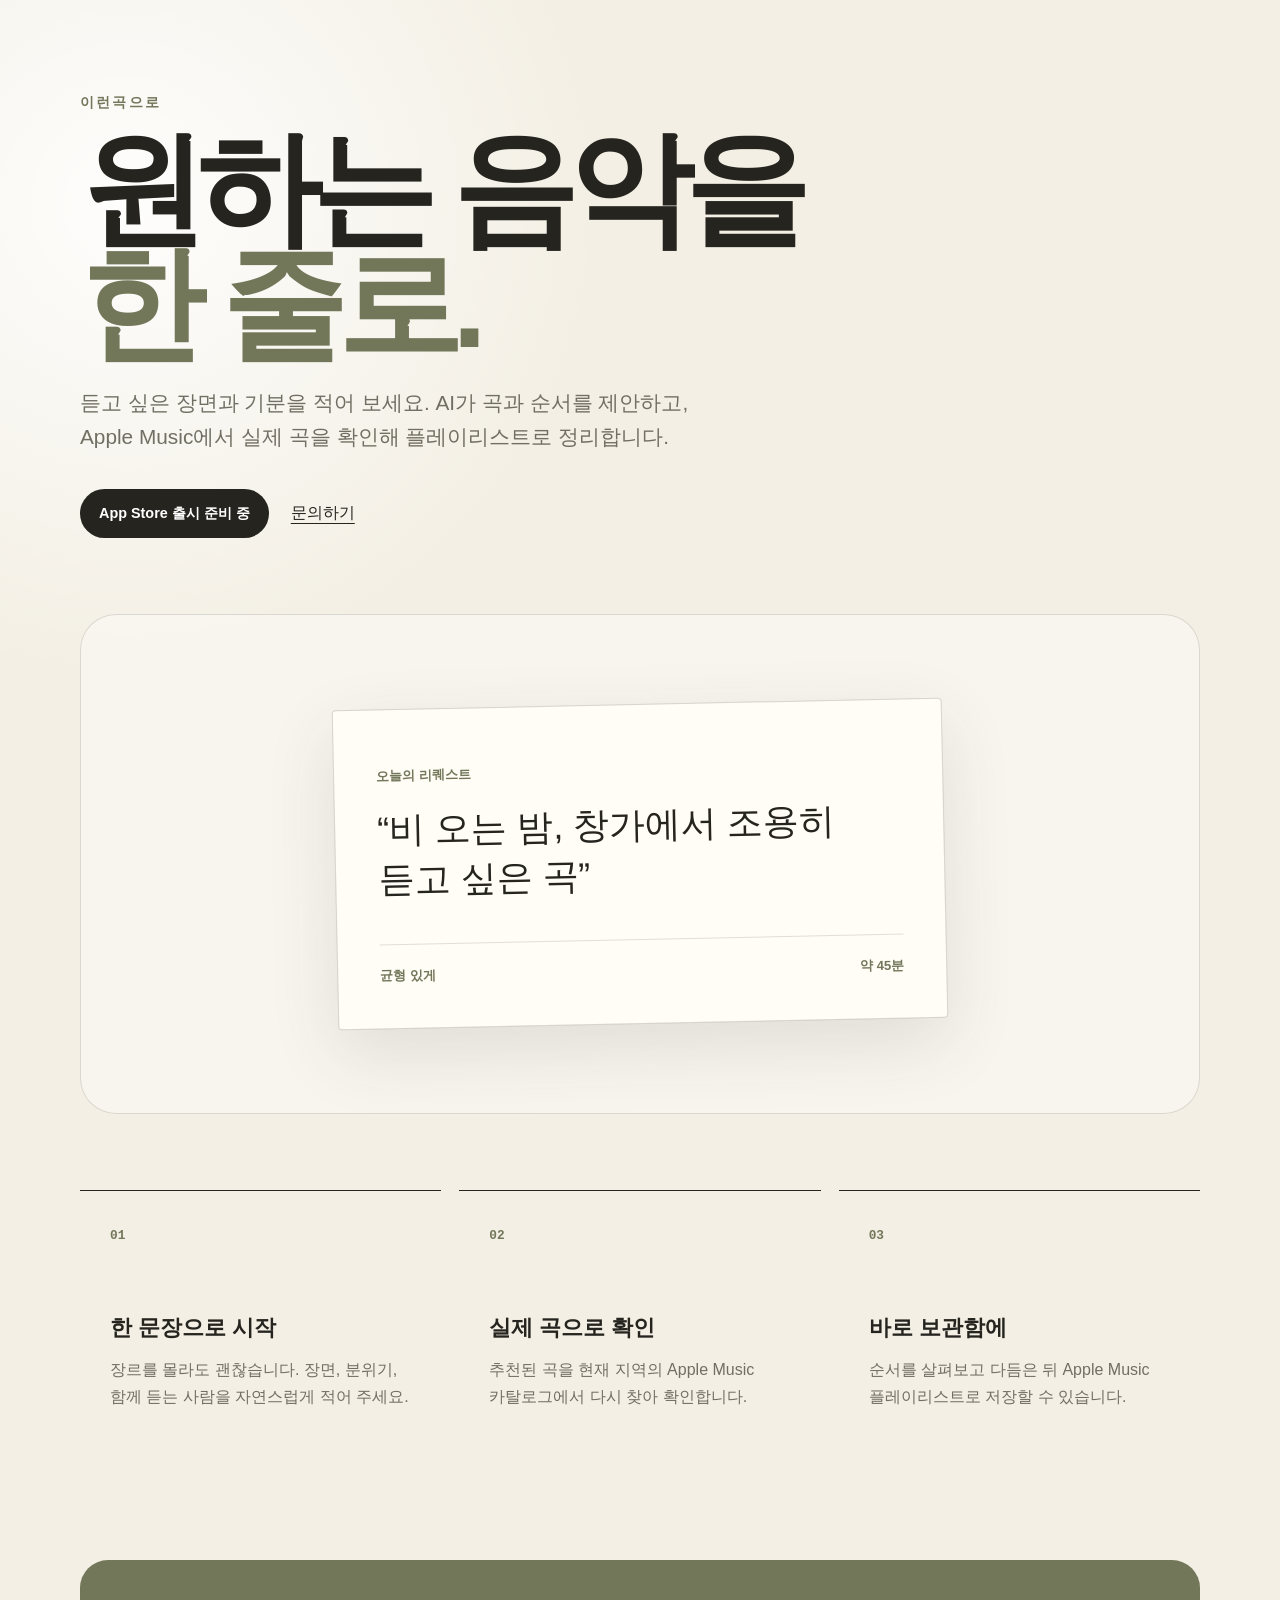
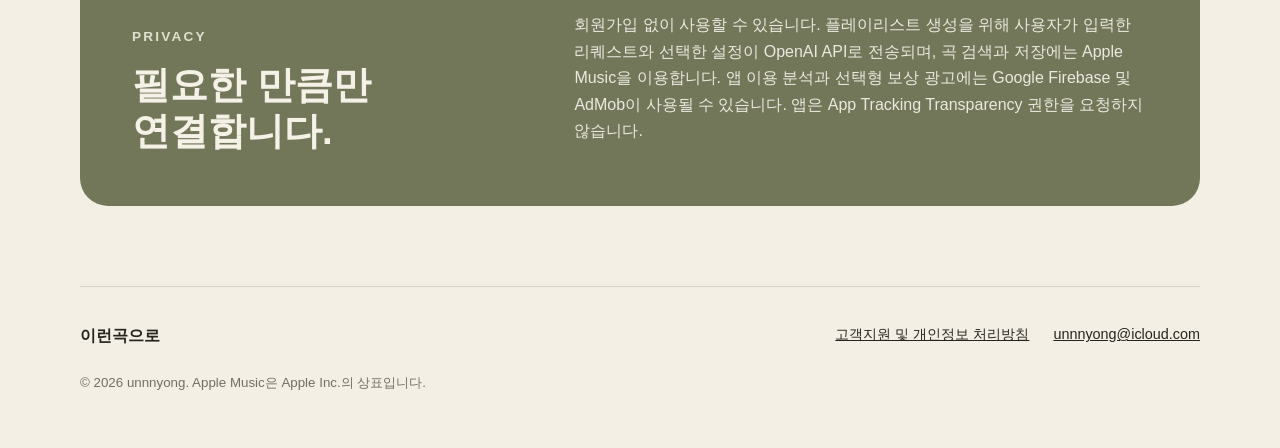
==== plist/index.html @ 35cea0b4 "Serve app site from plist subpath" ====
<!doctype html>
<html lang="ko">
<head>
  <meta charset="utf-8">
  <meta name="viewport" content="width=device-width, initial-scale=1">
  <meta name="description" content="원하는 음악을 한 줄로 적으면 Apple Music 플레이리스트로 만들어 주는 iPhone·iPad 앱, 이런곡으로">
  <meta name="theme-color" content="#f3efe4">
  <link rel="canonical" href="https://unnnyong.plist.io/plist/">
  <title>이런곡으로 — 한 줄로 만드는 플레이리스트</title>
  <link rel="stylesheet" href="styles.css">
</head>
<body>
  <main>
    <section class="hero" aria-labelledby="hero-title">
      <div class="eyebrow">이런곡으로</div>
      <h1 id="hero-title">원하는 음악을<br><span>한 줄로.</span></h1>
      <p class="lead">듣고 싶은 장면과 기분을 적어 보세요. AI가 곡과 순서를 제안하고, Apple Music에서 실제 곡을 확인해 플레이리스트로 정리합니다.</p>
      <div class="actions">
        <span class="store-button" aria-label="App Store 출시 준비 중">App Store 출시 준비 중</span>
        <a class="text-link" href="mailto:unnnyong@icloud.com">문의하기</a>
      </div>
    </section>

    <section class="note" aria-label="앱 사용 흐름">
      <div class="paper">
        <p class="label">오늘의 리퀘스트</p>
        <p class="request">“비 오는 밤, 창가에서 조용히 듣고 싶은 곡”</p>
        <div class="fold" aria-hidden="true"></div>
        <div class="meta">
          <span>균형 있게</span>
          <span>약 45분</span>
        </div>
      </div>
    </section>

    <section class="features" aria-label="주요 기능">
      <article>
        <span>01</span>
        <h2>한 문장으로 시작</h2>
        <p>장르를 몰라도 괜찮습니다. 장면, 분위기, 함께 듣는 사람을 자연스럽게 적어 주세요.</p>
      </article>
      <article>
        <span>02</span>
        <h2>실제 곡으로 확인</h2>
        <p>추천된 곡을 현재 지역의 Apple Music 카탈로그에서 다시 찾아 확인합니다.</p>
      </article>
      <article>
        <span>03</span>
        <h2>바로 보관함에</h2>
        <p>순서를 살펴보고 다듬은 뒤 Apple Music 플레이리스트로 저장할 수 있습니다.</p>
      </article>
    </section>

    <section class="privacy" aria-labelledby="privacy-title">
      <div>
        <p class="eyebrow">Privacy</p>
        <h2 id="privacy-title">필요한 만큼만 연결합니다.</h2>
      </div>
      <p>회원가입 없이 사용할 수 있습니다. 플레이리스트 생성을 위해 사용자가 입력한 리퀘스트와 선택한 설정이 OpenAI API로 전송되며, 곡 검색과 저장에는 Apple Music을 이용합니다. 앱 이용 분석과 선택형 보상 광고에는 Google Firebase 및 AdMob이 사용될 수 있습니다. 앱은 App Tracking Transparency 권한을 요청하지 않습니다.</p>
    </section>
  </main>

  <footer>
    <strong>이런곡으로</strong>
    <nav aria-label="하단 링크">
      <a href="/plist/privacy.html">고객지원 및 개인정보 처리방침</a>
      <a href="mailto:unnnyong@icloud.com">unnnyong@icloud.com</a>
    </nav>
    <small>© 2026 unnnyong. Apple Music은 Apple Inc.의 상표입니다.</small>
  </footer>
</body>
</html>
---- plist/styles.css ----
:root {
  color-scheme: light;
  --ink: #25241f;
  --muted: #716e63;
  --paper: #fffdf6;
  --warm: #f3efe4;
  --olive: #73775a;
  --line: rgba(37, 36, 31, 0.14);
}

* { box-sizing: border-box; }

html { scroll-behavior: smooth; }

body {
  margin: 0;
  color: var(--ink);
  background:
    radial-gradient(circle at 10% 10%, rgba(255,255,255,.9), transparent 30rem),
    var(--warm);
  font-family: -apple-system, BlinkMacSystemFont, "Apple SD Gothic Neo", "Noto Sans KR", sans-serif;
  line-height: 1.65;
}

a { color: inherit; }

main, footer {
  width: min(1120px, calc(100% - 40px));
  margin-inline: auto;
}

main { padding: 92px 0 80px; }

.hero { max-width: 760px; }

.eyebrow {
  color: var(--olive);
  font-size: .85rem;
  font-weight: 750;
  letter-spacing: .16em;
  text-transform: uppercase;
}

h1 {
  margin: 18px 0 24px;
  font-size: clamp(3.6rem, 10vw, 7.8rem);
  font-weight: 760;
  letter-spacing: -.075em;
  line-height: .92;
}

h1 span { color: var(--olive); }

.lead {
  max-width: 650px;
  margin: 0;
  color: var(--muted);
  font-size: clamp(1.08rem, 2vw, 1.3rem);
  word-break: keep-all;
}

.actions {
  display: flex;
  align-items: center;
  gap: 22px;
  margin-top: 34px;
}

.store-button {
  display: inline-block;
  padding: 13px 19px;
  border-radius: 999px;
  color: #fff;
  background: var(--ink);
  font-size: .9rem;
  font-weight: 700;
}

.text-link { text-underline-offset: 5px; }

.note {
  display: grid;
  place-items: center;
  min-height: 500px;
  margin: 76px 0;
  border: 1px solid var(--line);
  border-radius: 36px;
  background: rgba(255,255,255,.36);
  overflow: hidden;
}

.paper {
  width: min(610px, calc(100% - 44px));
  padding: 42px;
  border: 1px solid rgba(37,36,31,.18);
  border-radius: 4px;
  background: var(--paper);
  box-shadow: 0 24px 70px rgba(59,55,39,.12);
  transform: rotate(-1.2deg);
}

.label, .meta { color: var(--olive); font-size: .82rem; font-weight: 700; }
.request { margin: 18px 0 38px; font-size: clamp(1.45rem, 4vw, 2.25rem); line-height: 1.4; word-break: keep-all; }
.fold { height: 1px; background: var(--line); }
.meta { display: flex; justify-content: space-between; margin-top: 20px; }

.features {
  display: grid;
  grid-template-columns: repeat(3, 1fr);
  gap: 18px;
}

.features article {
  min-height: 270px;
  padding: 30px;
  border-top: 1px solid var(--ink);
}

.features article > span { color: var(--olive); font: 700 .8rem ui-monospace, monospace; }
.features h2 { margin: 62px 0 12px; font-size: 1.35rem; }
.features p { margin: 0; color: var(--muted); word-break: keep-all; }

.privacy {
  display: grid;
  grid-template-columns: .8fr 1.2fr;
  gap: 60px;
  margin-top: 100px;
  padding: 52px;
  border-radius: 28px;
  color: #f5f1e7;
  background: var(--olive);
}

.privacy .eyebrow { color: #dfe1cc; }
.privacy h2 { margin: 12px 0 0; font-size: clamp(1.9rem, 3vw, 2.8rem); line-height: 1.2; word-break: keep-all; }
.privacy > p { margin: 0; color: #ebe9df; word-break: keep-all; }

footer {
  display: grid;
  grid-template-columns: 1fr auto;
  gap: 22px;
  padding: 36px 0 54px;
  border-top: 1px solid var(--line);
}

footer nav { display: flex; gap: 24px; font-size: .9rem; }
footer small { grid-column: 1 / -1; color: var(--muted); }

@media (max-width: 720px) {
  main { padding-top: 58px; }
  .note { min-height: 390px; margin: 56px 0; }
  .paper { padding: 28px; }
  .features { grid-template-columns: 1fr; }
  .features article { min-height: auto; padding: 26px 6px; }
  .features h2 { margin-top: 28px; }
  .privacy { grid-template-columns: 1fr; gap: 26px; padding: 34px 28px; }
  footer { grid-template-columns: 1fr; }
  footer nav { flex-direction: column; gap: 8px; }
}
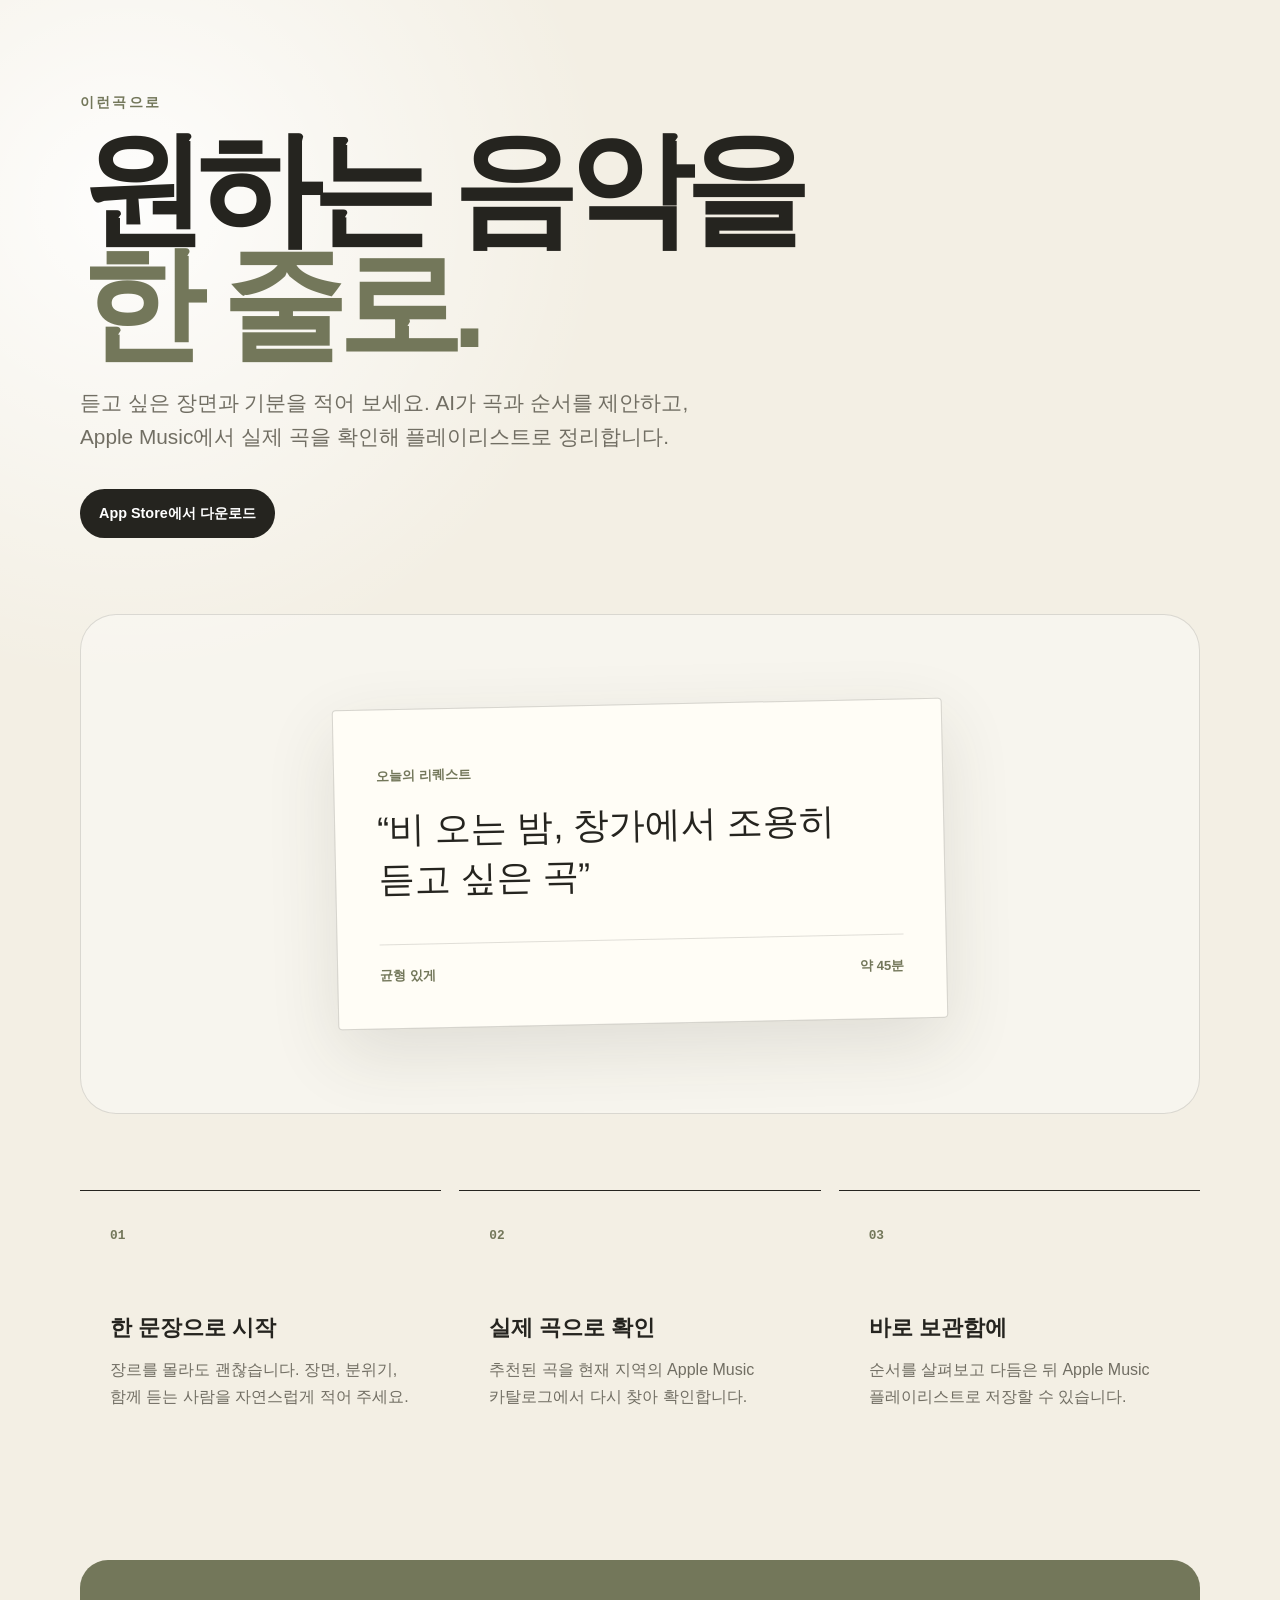
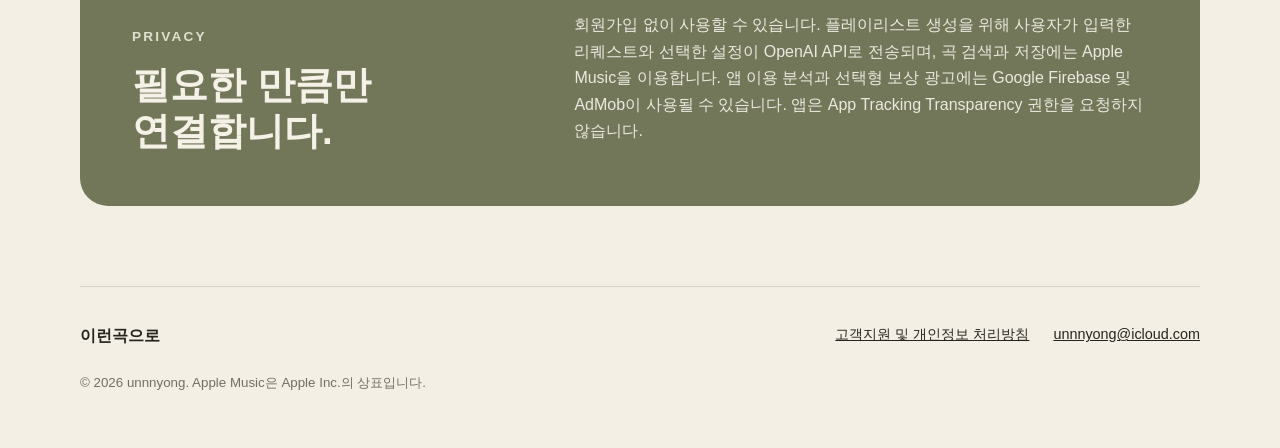
==== commit 7ba346c0: "Update App Store call to action" ====
--- a/plist/index.html
+++ b/plist/index.html
@@ -16,8 +16,7 @@
       <h1 id="hero-title">원하는 음악을<br><span>한 줄로.</span></h1>
       <p class="lead">듣고 싶은 장면과 기분을 적어 보세요. AI가 곡과 순서를 제안하고, Apple Music에서 실제 곡을 확인해 플레이리스트로 정리합니다.</p>
       <div class="actions">
-        <span class="store-button" aria-label="App Store 출시 준비 중">App Store 출시 준비 중</span>
-        <a class="text-link" href="mailto:unnnyong@icloud.com">문의하기</a>
+        <span class="store-button" aria-label="App Store에서 다운로드">App Store에서 다운로드</span>
       </div>
     </section>
 
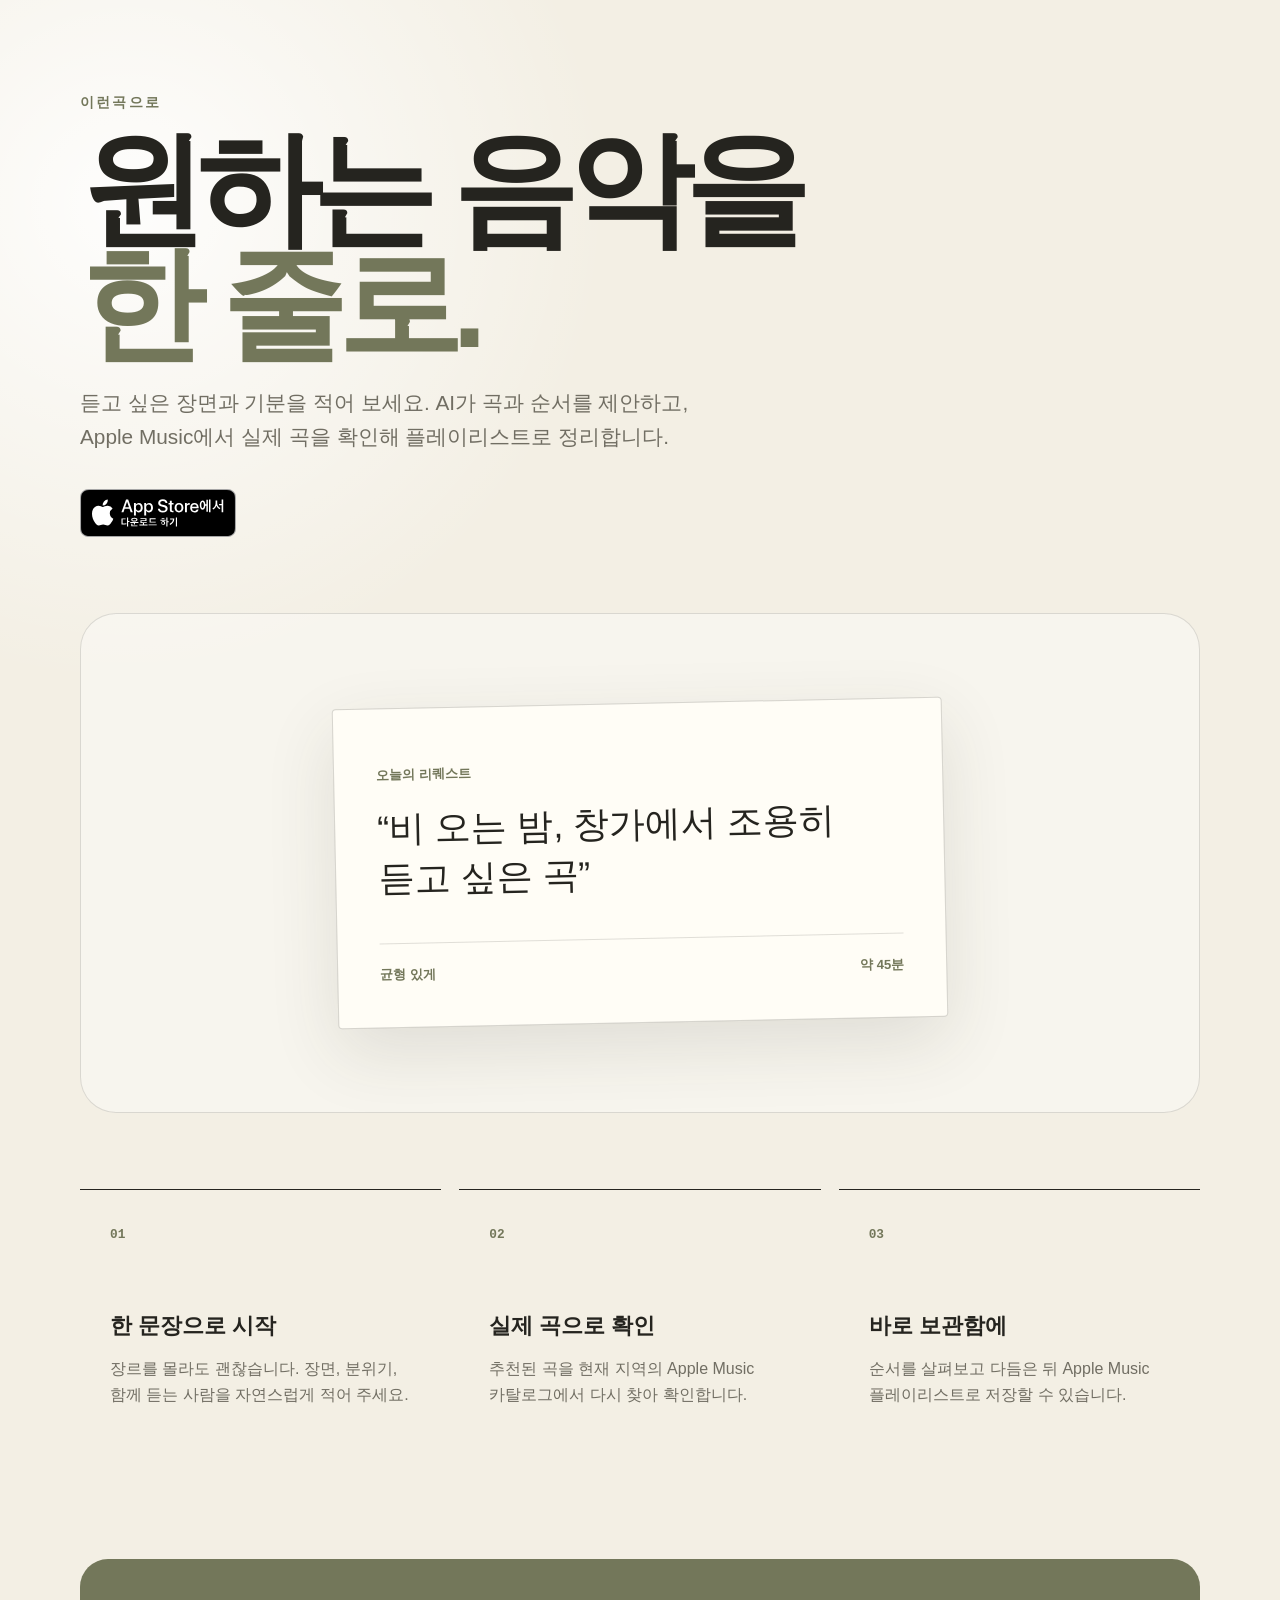
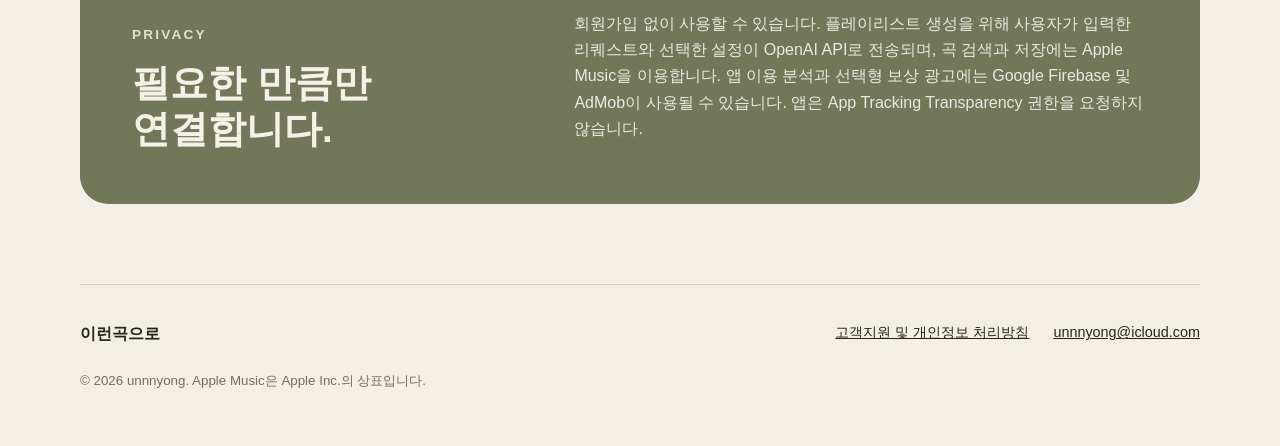
==== commit f3a7016c: "Use official Korean App Store badge" ====
--- a/plist/index.html
+++ b/plist/index.html
@@ -5,7 +5,6 @@
   <meta name="viewport" content="width=device-width, initial-scale=1">
   <meta name="description" content="원하는 음악을 한 줄로 적으면 Apple Music 플레이리스트로 만들어 주는 iPhone·iPad 앱, 이런곡으로">
   <meta name="theme-color" content="#f3efe4">
-  <link rel="canonical" href="https://unnnyong.plist.io/plist/">
   <title>이런곡으로 — 한 줄로 만드는 플레이리스트</title>
   <link rel="stylesheet" href="styles.css">
 </head>
@@ -16,7 +15,7 @@
       <h1 id="hero-title">원하는 음악을<br><span>한 줄로.</span></h1>
       <p class="lead">듣고 싶은 장면과 기분을 적어 보세요. AI가 곡과 순서를 제안하고, Apple Music에서 실제 곡을 확인해 플레이리스트로 정리합니다.</p>
       <div class="actions">
-        <span class="store-button" aria-label="App Store에서 다운로드">App Store에서 다운로드</span>
+        <img class="app-store-badge" src="assets/app-store-badge-ko.svg" alt="App Store에서 다운로드">
       </div>
     </section>
 
@@ -62,7 +61,7 @@
   <footer>
     <strong>이런곡으로</strong>
     <nav aria-label="하단 링크">
-      <a href="/plist/privacy.html">고객지원 및 개인정보 처리방침</a>
+      <a href="privacy.html">고객지원 및 개인정보 처리방침</a>
       <a href="mailto:unnnyong@icloud.com">unnnyong@icloud.com</a>
     </nav>
     <small>© 2026 unnnyong. Apple Music은 Apple Inc.의 상표입니다.</small>
--- a/plist/styles.css
+++ b/plist/styles.css
@@ -66,14 +66,10 @@
   margin-top: 34px;
 }
 
-.store-button {
-  display: inline-block;
-  padding: 13px 19px;
-  border-radius: 999px;
-  color: #fff;
-  background: var(--ink);
-  font-size: .9rem;
-  font-weight: 700;
+.app-store-badge {
+  display: block;
+  width: auto;
+  height: 48px;
 }
 
 .text-link { text-underline-offset: 5px; }
@@ -146,6 +142,93 @@
 footer nav { display: flex; gap: 24px; font-size: .9rem; }
 footer small { grid-column: 1 / -1; color: var(--muted); }
 
+.document {
+  max-width: 1120px;
+}
+
+.document-header {
+  display: flex;
+  align-items: center;
+  justify-content: space-between;
+  gap: 24px;
+  margin-bottom: 72px;
+}
+
+.brand {
+  font-size: 1.05rem;
+  font-weight: 760;
+  text-decoration: none;
+}
+
+.back {
+  color: var(--olive);
+  font-size: .92rem;
+  text-underline-offset: 5px;
+}
+
+.policy-intro {
+  display: grid;
+  grid-template-columns: .8fr 1.2fr;
+  gap: 60px;
+  margin-bottom: 28px;
+  padding: 40px 48px;
+  border-radius: 28px;
+  color: #f5f1e7;
+  background: var(--olive);
+}
+
+.policy-intro .eyebrow { margin: 0; color: #dfe1cc; }
+.policy-intro > p:last-child { max-width: 520px; margin: 0; color: #ebe9df; font-size: 1.08rem; }
+
+.policy {
+  padding: clamp(30px, 6vw, 72px);
+  border: 1px solid var(--line);
+  border-radius: 28px;
+  background: rgba(255, 253, 246, .82);
+  box-shadow: 0 24px 70px rgba(59, 55, 39, .08);
+}
+
+.policy h1 {
+  margin: 0 0 24px;
+  font-size: clamp(2.5rem, 7vw, 4.8rem);
+  letter-spacing: -.055em;
+  line-height: 1.08;
+  word-break: keep-all;
+}
+
+.policy h2 {
+  margin: 70px 0 22px;
+  padding-top: 28px;
+  border-top: 1px solid var(--line);
+  font-size: clamp(1.8rem, 4vw, 2.5rem);
+  line-height: 1.25;
+}
+
+.policy h3 { margin: 42px 0 14px; font-size: 1.35rem; }
+.policy p, .policy li { color: var(--muted); word-break: keep-all; }
+.policy a { color: var(--olive); text-underline-offset: 4px; }
+.policy hr { margin: 46px 0; border: 0; border-top: 1px solid var(--line); }
+.policy code { padding: 2px 6px; border-radius: 5px; background: rgba(255,255,255,.65); }
+
+.policy table {
+  display: block;
+  width: 100%;
+  margin: 24px 0 34px;
+  border-collapse: collapse;
+  overflow-x: auto;
+  font-size: .9rem;
+}
+
+.policy th, .policy td {
+  min-width: 150px;
+  padding: 14px;
+  border: 1px solid var(--line);
+  text-align: left;
+  vertical-align: top;
+}
+
+.policy th { color: var(--ink); background: rgba(255,255,255,.55); }
+
 @media (max-width: 720px) {
   main { padding-top: 58px; }
   .note { min-height: 390px; margin: 56px 0; }
@@ -154,6 +237,10 @@
   .features article { min-height: auto; padding: 26px 6px; }
   .features h2 { margin-top: 28px; }
   .privacy { grid-template-columns: 1fr; gap: 26px; padding: 34px 28px; }
+  .document-header { align-items: flex-start; margin-bottom: 42px; }
+  .policy-intro { grid-template-columns: 1fr; gap: 12px; padding: 30px 26px; }
+  .policy { border-radius: 22px; }
+  .policy h2 { margin-top: 54px; }
   footer { grid-template-columns: 1fr; }
   footer nav { flex-direction: column; gap: 8px; }
 }
